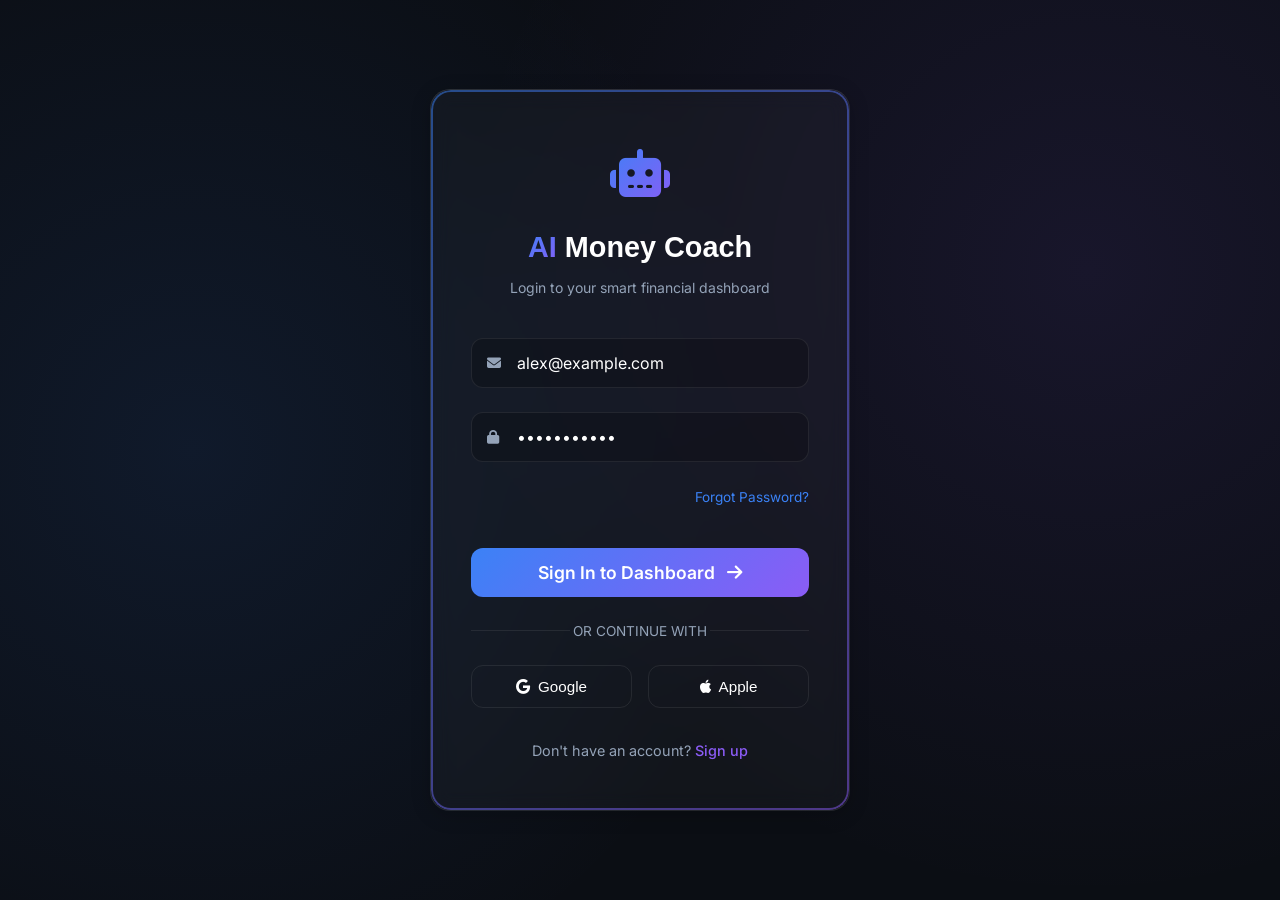
==== login.html @ 95c72499 "add login page" ====
<!DOCTYPE html>
<html lang="en">

<head>
    <meta charset="UTF-8">
    <meta name="viewport" content="width=device-width, initial-scale=1.0">
    <title>Login | AI Money Coach</title>

    <!-- Google Fonts -->
    <link rel="preconnect" href="https://fonts.googleapis.com">
    <link rel="preconnect" href="https://fonts.gstatic.com" crossorigin>
    <link
        href="https://fonts.googleapis.com/css2?family=Clash+Display:wght@400;500;600;700&family=Inter:wght@300;400;500;600;700&display=swap"
        rel="stylesheet">

    <!-- FontAwesome -->
    <link rel="stylesheet" href="https://cdnjs.cloudflare.com/ajax/libs/font-awesome/6.4.0/css/all.min.css">

    <!-- Custom CSS -->
    <link rel="stylesheet" href="style.css">

    <style>
        .login-page {
            display: flex;
            align-items: center;
            justify-content: center;
            min-height: 100vh;
            background: var(--bg-dark);
            background-image:
                radial-gradient(circle at 15% 50%, rgba(59, 130, 246, 0.1) 0%, transparent 50%),
                radial-gradient(circle at 85% 30%, rgba(139, 92, 246, 0.1) 0%, transparent 50%);
            padding: 2rem;
        }

        .login-card {
            width: 100%;
            max-width: 420px;
            padding: 3rem 2.5rem;
            text-align: center;
            border-top: 1px solid rgba(255, 255, 255, 0.1);
            border-left: 1px solid rgba(255, 255, 255, 0.1);
        }

        .login-logo {
            font-size: 3rem;
            margin-bottom: 1rem;
        }

        .login-card h1 {
            font-size: 1.8rem;
            margin-bottom: 0.5rem;
        }

        .login-card p {
            color: var(--text-secondary);
            margin-bottom: 2.5rem;
        }

        .input-group {
            position: relative;
            margin-bottom: 1.5rem;
            text-align: left;
        }

        .input-group i {
            position: absolute;
            left: 16px;
            top: 50%;
            transform: translateY(-50%);
            color: var(--text-secondary);
        }

        .input-group input {
            width: 100%;
            padding: 14px 16px 14px 45px;
            background: rgba(0, 0, 0, 0.2);
            border: 1px solid var(--border-color);
            border-radius: var(--radius-md);
            color: white;
            font-family: var(--font-body);
            font-size: 1rem;
            transition: all 0.3s;
        }

        .input-group input:focus {
            outline: none;
            border-color: var(--accent-blue);
            background: rgba(0, 0, 0, 0.4);
            box-shadow: 0 0 0 3px rgba(59, 130, 246, 0.1);
        }

        .login-btn {
            width: 100%;
            padding: 14px;
            background: var(--gradient-primary);
            border: none;
            border-radius: var(--radius-md);
            color: white;
            font-family: var(--font-body);
            font-size: 1.1rem;
            font-weight: 600;
            cursor: pointer;
            transition: transform 0.2s, box-shadow 0.2s;
            margin-top: 1rem;
            margin-bottom: 1.5rem;
        }

        .login-btn:hover {
            transform: translateY(-2px);
            box-shadow: 0 10px 20px rgba(139, 92, 246, 0.3);
        }

        .social-login {
            display: flex;
            gap: 1rem;
            margin-bottom: 2rem;
        }

        .social-btn {
            flex: 1;
            padding: 12px;
            background: transparent;
            border: 1px solid var(--border-color);
            border-radius: var(--radius-md);
            color: white;
            cursor: pointer;
            transition: background 0.2s;
            display: flex;
            align-items: center;
            justify-content: center;
            gap: 8px;
            font-size: 0.95rem;
        }

        .social-btn:hover {
            background: rgba(255, 255, 255, 0.05);
        }

        .divider {
            display: flex;
            align-items: center;
            text-align: center;
            color: var(--text-secondary);
            font-size: 0.85rem;
            margin-bottom: 1.5rem;
        }

        .divider::before,
        .divider::after {
            content: '';
            flex: 1;
            border-bottom: 1px solid var(--border-color);
        }

        .divider:not(:empty)::before {
            margin-right: .25em;
        }

        .divider:not(:empty)::after {
            margin-left: .25em;
        }
    </style>
</head>

<body class="login-page">

    <div class="card login-card glassmorphism neon-border">
        <div class="login-logo gradient-text">
            <i class="fa-solid fa-robot"></i>
        </div>
        <h1><span class="gradient-text">AI</span> Money Coach</h1>
        <p>Login to your smart financial dashboard</p>

        <form id="loginForm" onsubmit="handleLogin(event)">
            <div class="input-group">
                <i class="fa-solid fa-envelope"></i>
                <input type="email" placeholder="Email Address" required value="alex@example.com">
            </div>

            <div class="input-group">
                <i class="fa-solid fa-lock"></i>
                <input type="password" placeholder="Password" required value="password123">
            </div>

            <div style="text-align: right; margin-bottom: 1.5rem;">
                <a href="#" style="color: var(--accent-blue); font-size: 0.85rem;">Forgot Password?</a>
            </div>

            <button type="submit" class="login-btn">Sign In to Dashboard <i class="fa-solid fa-arrow-right"
                    style="margin-left: 8px;"></i></button>
        </form>

        <div class="divider">OR CONTINUE WITH</div>

        <div class="social-login">
            <button class="social-btn"><i class="fa-brands fa-google"></i> Google</button>
            <button class="social-btn"><i class="fa-brands fa-apple"></i> Apple</button>
        </div>

        <p style="margin-bottom: 0; font-size: 0.9rem;">
            Don't have an account? <a href="#" style="color: var(--accent-purple); font-weight: 500;">Sign up</a>
        </p>
    </div>

    <script>
        function handleLogin(e) {
            e.preventDefault();
            // Add a simple loading state
            const btn = document.querySelector('.login-btn');
            const originalText = btn.innerHTML;
            btn.innerHTML = '<i class="fa-solid fa-circle-notch fa-spin"></i> Authenticating...';
            btn.style.opacity = '0.8';

            // Simulate API call and redirect
            setTimeout(() => {
                window.location.href = 'index.html';
            }, 1000);
        }
    </script>
</body>

</html>
---- style.css ----
:root {
    /* Color Palette - Dark Futuristic */
    --bg-dark: #0B0E14;
    --bg-card: rgba(18, 23, 33, 0.7);
    --bg-card-solid: #121721;
    --text-primary: #FFFFFF;
    --text-secondary: #94A3B8;
    --border-color: rgba(255, 255, 255, 0.08);

    /* Brand Gradients & Colors */
    --accent-blue: #3B82F6;
    --accent-purple: #8B5CF6;
    --accent-teal: #14B8A6;
    --gradient-primary: linear-gradient(135deg, var(--accent-blue), var(--accent-purple));
    --gradient-success: linear-gradient(135deg, #10B981, #14B8A6);
    --gradient-warning: linear-gradient(135deg, #F59E0B, #EF4444);

    /* Specific Colors */
    --success: #10B981;
    --danger: #EF4444;
    --warning: #F59E0B;

    /* Glassmorphism */
    --glass-bg: rgba(18, 23, 33, 0.7);
    --glass-border: rgba(255, 255, 255, 0.05);
    --glass-shadow: 0 8px 32px 0 rgba(0, 0, 0, 0.3);

    /* Typography */
    --font-heading: 'Clash Display', sans-serif;
    --font-body: 'Inter', sans-serif;

    /* Sizing & Spacing */
    --sidebar-width: 260px;
    --radius-lg: 20px;
    --radius-md: 12px;
    --radius-sm: 8px;
    --spacing-xs: 0.5rem;
    --spacing-sm: 1rem;
    --spacing-md: 1.5rem;
    --spacing-lg: 2rem;
}

* {
    margin: 0;
    padding: 0;
    box-sizing: border-box;
}

body {
    background-color: var(--bg-dark);
    color: var(--text-primary);
    font-family: var(--font-body);
    font-size: 14px;
    line-height: 1.5;
    overflow-x: hidden;
    background-image:
        radial-gradient(circle at 15% 50%, rgba(59, 130, 246, 0.05) 0%, transparent 50%),
        radial-gradient(circle at 85% 30%, rgba(139, 92, 246, 0.05) 0%, transparent 50%);
    background-attachment: fixed;
}

h1,
h2,
h3,
h4,
h5,
h6 {
    font-family: var(--font-heading);
    font-weight: 600;
}

a {
    text-decoration: none;
    color: inherit;
    transition: all 0.3s ease;
}

ul {
    list-style: none;
}

/* Utilities */
.gradient-text {
    background: var(--gradient-primary);
    -webkit-background-clip: text;
    -webkit-text-fill-color: transparent;
    display: inline-block;
}

.text-muted {
    color: var(--text-secondary);
}

.text-success {
    color: var(--success);
}

.highlight {
    color: var(--accent-teal);
    font-weight: 600;
}

/* App Layout */
.app-container {
    display: flex;
    min-height: 100vh;
}

/* Sidebar */
.sidebar {
    width: var(--sidebar-width);
    background: var(--bg-card-solid);
    border-right: 1px solid var(--border-color);
    display: flex;
    flex-direction: column;
    position: fixed;
    height: 100vh;
    z-index: 100;
    transition: all 0.3s ease;
}

.sidebar-header {
    padding: var(--spacing-lg);
}

.logo {
    display: flex;
    align-items: center;
    gap: 12px;
}

.logo-icon {
    font-size: 1.5rem;
    background: var(--gradient-primary);
    -webkit-background-clip: text;
    -webkit-text-fill-color: transparent;
}

.logo h2 {
    font-size: 1.2rem;
    font-weight: 700;
    letter-spacing: 0.5px;
}

.sidebar-nav {
    flex: 1;
    padding: 0 var(--spacing-sm);
    margin-top: var(--spacing-sm);
}

.sidebar-nav ul li,
.sidebar-footer ul li {
    margin-bottom: 8px;
}

.sidebar-nav a,
.sidebar-footer a {
    display: flex;
    align-items: center;
    gap: 12px;
    padding: 12px 16px;
    border-radius: var(--radius-md);
    color: var(--text-secondary);
    font-weight: 500;
}

.sidebar-nav a i,
.sidebar-footer a i {
    width: 20px;
    text-align: center;
    font-size: 1.1rem;
}

.sidebar-nav a:hover,
.sidebar-footer a:hover,
.sidebar-nav li.active a {
    background: rgba(255, 255, 255, 0.05);
    color: var(--text-primary);
}

.sidebar-nav li.active a {
    position: relative;
    background: linear-gradient(90deg, rgba(59, 130, 246, 0.1) 0%, transparent 100%);
    border-left: 3px solid var(--accent-blue);
}

.sidebar-footer {
    padding: var(--spacing-sm);
    border-top: 1px solid var(--border-color);
}

/* Main Content */
.main-content {
    flex: 1;
    margin-left: var(--sidebar-width);
    padding: var(--spacing-lg) 2.5rem;
    max-width: 1600px;
}

/* Header */
.top-header {
    display: flex;
    justify-content: space-between;
    align-items: center;
    margin-bottom: 2rem;
}

.welcome-text h1 {
    font-size: 2rem;
    margin-bottom: 4px;
}

.welcome-text p {
    color: var(--text-secondary);
    font-size: 0.95rem;
}

.user-profile {
    display: flex;
    align-items: center;
    gap: 20px;
}

.notification-bell {
    position: relative;
    font-size: 1.2rem;
    color: var(--text-secondary);
    cursor: pointer;
    transition: color 0.3s ease;
}

.notification-bell:hover {
    color: var(--text-primary);
}

.badge {
    position: absolute;
    top: -2px;
    right: -2px;
    width: 8px;
    height: 8px;
    background-color: var(--danger);
    border-radius: 50%;
    border: 2px solid var(--bg-dark);
}

.avatar {
    width: 44px;
    height: 44px;
    border-radius: 50%;
    object-fit: cover;
    border: 2px solid var(--accent-purple);
    cursor: pointer;
    transition: transform 0.3s ease;
}

.avatar:hover {
    transform: scale(1.05);
}

/* Dashboard Grid */
.dashboard-grid {
    display: grid;
    grid-template-columns: 1fr 1.2fr 1fr;
    gap: 1.5rem;
}

.grid-col {
    display: flex;
    flex-direction: column;
    gap: 1.5rem;
}

/* Cards */
.card {
    background: var(--bg-card);
    border-radius: var(--radius-lg);
    border: 1px solid var(--border-color);
    padding: 1.5rem;
    box-shadow: 0 4px 20px rgba(0, 0, 0, 0.2);
    transition: transform 0.3s ease, box-shadow 0.3s ease;
    backdrop-filter: blur(10px);
    -webkit-backdrop-filter: blur(10px);
}

.card:hover {
    transform: translateY(-2px);
    box-shadow: 0 8px 25px rgba(0, 0, 0, 0.3);
}

.card-header {
    display: flex;
    justify-content: space-between;
    align-items: center;
    margin-bottom: 1.2rem;
}

.card-header h3 {
    font-size: 1.1rem;
    font-weight: 600;
}

/* Neon Border FX */
.neon-border {
    position: relative;
}

.neon-border::before {
    content: '';
    position: absolute;
    top: 0;
    left: 0;
    right: 0;
    bottom: 0;
    border-radius: var(--radius-lg);
    padding: 2px;
    background: var(--gradient-primary);
    -webkit-mask: linear-gradient(#fff 0 0) content-box, linear-gradient(#fff 0 0);
    -webkit-mask-composite: xor;
    mask-composite: exclude;
    pointer-events: none;
    opacity: 0.5;
}

/* Glassmorphism specifically */
.glassmorphism {
    background: rgba(255, 255, 255, 0.03);
    border-top: 1px solid rgba(255, 255, 255, 0.1);
    border-left: 1px solid rgba(255, 255, 255, 0.1);
}

/* Health Score */
.health-score-container {
    display: flex;
    flex-direction: column;
    align-items: center;
    justify-content: center;
    padding: 1rem 0;
}

.circular-progress {
    position: relative;
    width: 140px;
    height: 140px;
    border-radius: 50%;
    background: conic-gradient(var(--accent-blue) 0deg, var(--accent-purple) 306deg, var(--bg-card-solid) 306deg);
    display: flex;
    align-items: center;
    justify-content: center;
    margin-bottom: 1rem;
    box-shadow: 0 0 20px rgba(59, 130, 246, 0.2);
}

.circular-progress::before {
    content: "";
    position: absolute;
    width: 115px;
    height: 115px;
    border-radius: 50%;
    background-color: var(--bg-card);
}

.score-value {
    position: relative;
    font-family: var(--font-heading);
    font-size: 2.5rem;
    font-weight: 700;
    background: var(--gradient-primary);
    -webkit-background-clip: text;
    -webkit-text-fill-color: transparent;
}

.score-label {
    font-weight: 500;
    letter-spacing: 0.5px;
}

/* AI Summary */
.ai-summary-card .summary-content {
    line-height: 1.6;
    color: var(--text-secondary);
}

/* Stats Row */
.stats-row {
    display: flex;
    flex-direction: column;
    gap: 1rem;
}

.stat-card {
    display: flex;
    align-items: center;
    gap: 15px;
    background: rgba(255, 255, 255, 0.02);
    border: 1px solid var(--border-color);
    padding: 1rem;
    border-radius: var(--radius-md);
    transition: background 0.3s;
}

.stat-card:hover {
    background: rgba(255, 255, 255, 0.05);
}

.stat-icon {
    width: 48px;
    height: 48px;
    border-radius: 12px;
    display: flex;
    align-items: center;
    justify-content: center;
    font-size: 1.4rem;
}

.income-icon {
    background: rgba(16, 185, 129, 0.15);
    color: var(--success);
}

.expense-icon {
    background: rgba(239, 68, 68, 0.15);
    color: var(--danger);
}

.investment-icon {
    background: rgba(59, 130, 246, 0.15);
    color: var(--accent-blue);
}

.stat-label {
    color: var(--text-secondary);
    font-size: 0.85rem;
    display: block;
    margin-bottom: 4px;
}

.stat-amount {
    font-size: 1.25rem;
    color: var(--text-primary);
}

/* Budget Tracker */
.progress-wrapper {
    margin-top: 10px;
}

.progress-bar-container {
    height: 10px;
    background: var(--bg-card-solid);
    border-radius: 10px;
    overflow: hidden;
    margin-bottom: 12px;
}

.progress-bar {
    height: 100%;
    border-radius: 10px;
    transition: width 1s ease-in-out;
}

.progress-bar.warning {
    background: var(--gradient-warning);
    box-shadow: 0 0 10px rgba(245, 158, 11, 0.4);
}

.warning-alert {
    display: flex;
    align-items: flex-start;
    gap: 10px;
    background: rgba(245, 158, 11, 0.1);
    border-left: 3px solid var(--warning);
    padding: 10px 12px;
    border-radius: 0 var(--radius-sm) var(--radius-sm) 0;
    color: #FCD34D;
    font-size: 0.85rem;
}

.warning-alert i {
    margin-top: 2px;
}

/* Charts Area */
.custom-select {
    background: var(--bg-card-solid);
    color: var(--text-secondary);
    border: 1px solid var(--border-color);
    padding: 6px 12px;
    border-radius: var(--radius-sm);
    outline: none;
    font-family: var(--font-body);
    font-size: 0.85rem;
    cursor: pointer;
}

.chart-container {
    position: relative;
    width: 100%;
}

.custom-height-bar {
    height: 250px;
}

.pie-chart-container {
    display: flex;
    flex-direction: column;
    align-items: center;
}

.chart-wrapper {
    width: 100%;
    height: 250px;
    position: relative;
}

.chart-legend {
    width: 100%;
    margin-top: 20px;
    display: flex;
    flex-wrap: wrap;
    gap: 10px;
    justify-content: center;
}

/* Custom Chart Legend items generated by JS will map to this roughly */
.legend-item {
    display: flex;
    align-items: center;
    gap: 6px;
    font-size: 0.85rem;
    color: var(--text-secondary);
}

.legend-color {
    width: 12px;
    height: 12px;
    border-radius: 50%;
}

/* Subscriptions */
.total-subs {
    font-weight: 600;
    color: var(--text-secondary);
    background: rgba(255, 255, 255, 0.05);
    padding: 4px 10px;
    border-radius: 20px;
    font-size: 0.85rem;
}

.subscription-list {
    display: flex;
    flex-direction: column;
    gap: 12px;
}

.sub-item {
    display: flex;
    justify-content: space-between;
    align-items: center;
    padding: 10px;
    border-radius: var(--radius-sm);
    background: rgba(255, 255, 255, 0.02);
    border: 1px solid transparent;
    transition: all 0.2s;
}

.sub-item:hover {
    background: rgba(255, 255, 255, 0.05);
    border-color: var(--border-color);
}

.sub-info {
    display: flex;
    align-items: center;
    gap: 12px;
}

.sub-icon {
    width: 36px;
    height: 36px;
    border-radius: 10px;
    display: flex;
    align-items: center;
    justify-content: center;
    font-size: 1.2rem;
    color: white;
}

.sub-icon.netflix {
    background: #E50914;
}

.sub-icon.spotify {
    background: #1DB954;
}

.sub-icon.gym {
    background: var(--accent-purple);
}

.sub-icon.prime {
    background: #00A8E1;
}

.sub-name {
    font-weight: 500;
}

.sub-price {
    font-weight: 600;
    color: var(--text-secondary);
}

/* Upload Section */
.upload-area {
    border: 2px dashed var(--border-color);
    border-radius: var(--radius-md);
    padding: 2rem 1rem;
    text-align: center;
    transition: border-color 0.3s, background 0.3s;
    cursor: pointer;
}

.upload-area:hover {
    border-color: var(--accent-blue);
    background: rgba(59, 130, 246, 0.05);
}

.upload-icon {
    font-size: 2.5rem;
    color: var(--text-secondary);
    margin-bottom: 1rem;
    transition: color 0.3s;
}

.upload-area:hover .upload-icon {
    color: var(--accent-blue);
}

.upload-area p {
    color: var(--text-secondary);
    margin-bottom: 1rem;
    font-size: 0.9rem;
}

.upload-buttons {
    display: flex;
    gap: 10px;
    justify-content: center;
}

.btn {
    padding: 8px 16px;
    border-radius: var(--radius-sm);
    font-family: var(--font-body);
    font-weight: 500;
    font-size: 0.85rem;
    cursor: pointer;
    transition: all 0.3s;
    display: inline-flex;
    align-items: center;
    gap: 8px;
    border: none;
}

.btn-outline {
    background: transparent;
    color: var(--text-primary);
    border: 1px solid var(--border-color);
}

.btn-outline:hover {
    background: rgba(255, 255, 255, 0.05);
    border-color: var(--text-secondary);
}

.upload-status {
    display: flex;
    flex-direction: column;
    align-items: center;
    gap: 10px;
    padding: 2rem 0;
}

.upload-status.hidden {
    display: none;
}

.spinner {
    width: 30px;
    height: 30px;
    border: 3px solid rgba(255, 255, 255, 0.1);
    border-top: 3px solid var(--accent-blue);
    border-radius: 50%;
    animation: spin 1s linear infinite;
}

@keyframes spin {
    100% {
        transform: rotate(360deg);
    }
}

/* AI Chat Assistant */
.chat-card {
    display: flex;
    flex-direction: column;
    height: 350px;
}

.chat-messages {
    flex: 1;
    overflow-y: auto;
    padding-right: 5px;
    display: flex;
    flex-direction: column;
    gap: 15px;
    margin-bottom: 15px;
}

.chat-messages::-webkit-scrollbar {
    width: 4px;
}

.chat-messages::-webkit-scrollbar-thumb {
    background: var(--border-color);
    border-radius: 4px;
}

.message {
    display: flex;
    gap: 10px;
    align-items: flex-end;
}

.ai-message {
    align-items: flex-start;
}

.avatar-small {
    width: 30px;
    height: 30px;
    border-radius: 50%;
    background: var(--gradient-primary);
    display: flex;
    align-items: center;
    justify-content: center;
    font-size: 0.8rem;
    flex-shrink: 0;
}

.bubble {
    background: rgba(255, 255, 255, 0.05);
    padding: 10px 14px;
    border-radius: 14px 14px 14px 4px;
    font-size: 0.9rem;
    color: var(--text-secondary);
    line-height: 1.4;
    border: 1px solid var(--border-color);
}

.user-message {
    flex-direction: row-reverse;
}

.user-message .bubble {
    background: var(--accent-blue);
    color: white;
    border-radius: 14px 14px 4px 14px;
    border: none;
}

.chat-suggestions {
    display: flex;
    flex-direction: column;
    gap: 8px;
    margin-left: 40px;
}

.suggestion-btn {
    background: transparent;
    border: 1px solid var(--accent-blue);
    color: var(--accent-blue);
    padding: 6px 12px;
    border-radius: 16px;
    font-size: 0.8rem;
    cursor: pointer;
    text-align: left;
    width: fit-content;
    transition: all 0.2s;
}

.suggestion-btn:hover {
    background: rgba(59, 130, 246, 0.1);
}

.chat-input-area {
    display: flex;
    gap: 10px;
    margin-top: auto;
}

.chat-input-area input {
    flex: 1;
    background: var(--bg-card-solid);
    border: 1px solid var(--border-color);
    border-radius: 20px;
    padding: 10px 16px;
    color: var(--text-primary);
    font-family: var(--font-body);
    font-size: 0.9rem;
    outline: none;
    transition: border-color 0.3s;
}

.chat-input-area input:focus {
    border-color: var(--accent-blue);
}

.btn-send {
    width: 40px;
    height: 40px;
    border-radius: 50%;
    background: var(--gradient-primary);
    border: none;
    color: white;
    cursor: pointer;
    display: flex;
    align-items: center;
    justify-content: center;
    transition: transform 0.2s;
}

.btn-send:hover {
    transform: scale(1.05);
}

/* Responsiveness */
@media (max-width: 1400px) {
    .dashboard-grid {
        grid-template-columns: 1fr 1fr;
    }

    .layout-right {
        grid-column: span 2;
        display: grid;
        grid-template-columns: 1fr 1fr 1fr;
    }
}

@media (max-width: 1100px) {
    .layout-right {
        grid-template-columns: 1fr 1fr;
    }

    .chat-card {
        grid-column: span 2;
    }
}

@media (max-width: 900px) {
    .sidebar {
        transform: translateX(-100%);
    }

    .main-content {
        margin-left: 0;
        padding: 1rem;
    }

    .dashboard-grid {
        grid-template-columns: 1fr;
    }

    .layout-right {
        grid-column: span 1;
        grid-template-columns: 1fr;
    }

    .chat-card {
        grid-column: span 1;
    }
}
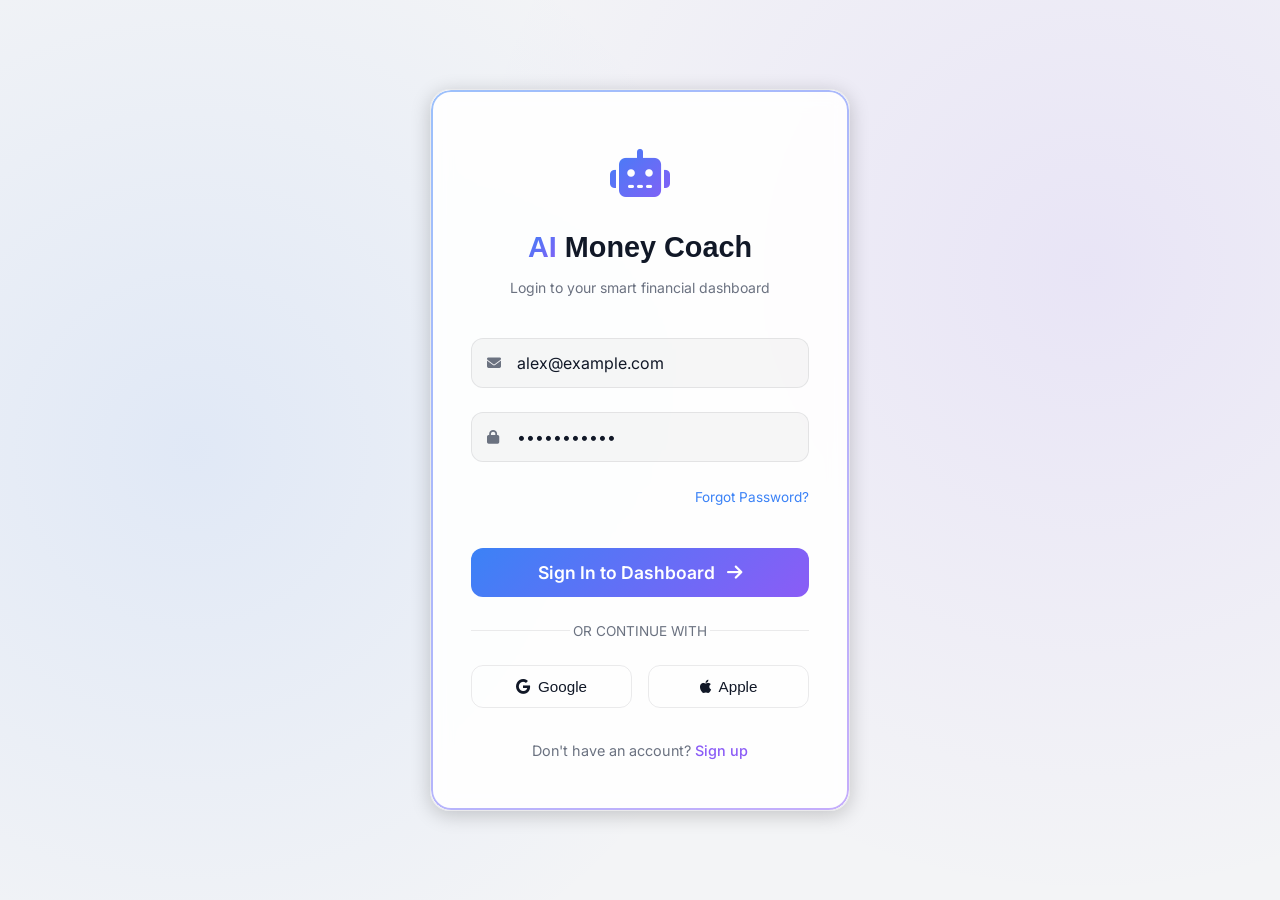
==== commit 94e99e87: "change design" ====
--- a/login.html
+++ b/login.html
@@ -37,8 +37,9 @@
             max-width: 420px;
             padding: 3rem 2.5rem;
             text-align: center;
-            border-top: 1px solid rgba(255, 255, 255, 0.1);
-            border-left: 1px solid rgba(255, 255, 255, 0.1);
+            border-top: 1px solid var(--border-color);
+            border-left: 1px solid var(--border-color);
+            background: var(--bg-card);
         }
 
         .login-logo {
@@ -73,10 +74,10 @@
         .input-group input {
             width: 100%;
             padding: 14px 16px 14px 45px;
-            background: rgba(0, 0, 0, 0.2);
+            background: rgba(0, 0, 0, 0.03);
             border: 1px solid var(--border-color);
             border-radius: var(--radius-md);
-            color: white;
+            color: var(--text-primary);
             font-family: var(--font-body);
             font-size: 1rem;
             transition: all 0.3s;
@@ -85,7 +86,7 @@
         .input-group input:focus {
             outline: none;
             border-color: var(--accent-blue);
-            background: rgba(0, 0, 0, 0.4);
+            background: rgba(0, 0, 0, 0.05);
             box-shadow: 0 0 0 3px rgba(59, 130, 246, 0.1);
         }
 
@@ -122,7 +123,7 @@
             background: transparent;
             border: 1px solid var(--border-color);
             border-radius: var(--radius-md);
-            color: white;
+            color: var(--text-primary);
             cursor: pointer;
             transition: background 0.2s;
             display: flex;
@@ -133,7 +134,7 @@
         }
 
         .social-btn:hover {
-            background: rgba(255, 255, 255, 0.05);
+            background: rgba(0, 0, 0, 0.05);
         }
 
         .divider {
--- a/style.css
+++ b/style.css
@@ -1,11 +1,12 @@
 :root {
-    /* Color Palette - Dark Futuristic */
-    --bg-dark: #0B0E14;
-    --bg-card: rgba(18, 23, 33, 0.7);
-    --bg-card-solid: #121721;
-    --text-primary: #FFFFFF;
-    --text-secondary: #94A3B8;
-    --border-color: rgba(255, 255, 255, 0.08);
+    /* Color Palette - Modern Light */
+    --bg-dark: #F3F4F6;
+    /* Main outer background */
+    --bg-card: rgba(255, 255, 255, 0.9);
+    --bg-card-solid: #FFFFFF;
+    --text-primary: #111827;
+    --text-secondary: #6B7280;
+    --border-color: rgba(0, 0, 0, 0.08);
 
     /* Brand Gradients & Colors */
     --accent-blue: #3B82F6;
@@ -21,9 +22,9 @@
     --warning: #F59E0B;
 
     /* Glassmorphism */
-    --glass-bg: rgba(18, 23, 33, 0.7);
-    --glass-border: rgba(255, 255, 255, 0.05);
-    --glass-shadow: 0 8px 32px 0 rgba(0, 0, 0, 0.3);
+    --glass-bg: rgba(255, 255, 255, 0.8);
+    --glass-border: rgba(0, 0, 0, 0.05);
+    --glass-shadow: 0 8px 32px 0 rgba(0, 0, 0, 0.05);
 
     /* Typography */
     --font-heading: 'Clash Display', sans-serif;
@@ -174,7 +175,7 @@
 .sidebar-nav a:hover,
 .sidebar-footer a:hover,
 .sidebar-nav li.active a {
-    background: rgba(255, 255, 255, 0.05);
+    background: rgba(0, 0, 0, 0.05);
     color: var(--text-primary);
 }
 
@@ -324,9 +325,9 @@
 
 /* Glassmorphism specifically */
 .glassmorphism {
-    background: rgba(255, 255, 255, 0.03);
-    border-top: 1px solid rgba(255, 255, 255, 0.1);
-    border-left: 1px solid rgba(255, 255, 255, 0.1);
+    background: rgba(255, 255, 255, 0.7);
+    border-top: 1px solid rgba(0, 0, 0, 0.1);
+    border-left: 1px solid rgba(0, 0, 0, 0.1);
 }
 
 /* Health Score */
@@ -392,7 +393,7 @@
     display: flex;
     align-items: center;
     gap: 15px;
-    background: rgba(255, 255, 255, 0.02);
+    background: rgba(0, 0, 0, 0.02);
     border: 1px solid var(--border-color);
     padding: 1rem;
     border-radius: var(--radius-md);
@@ -400,7 +401,7 @@
 }
 
 .stat-card:hover {
-    background: rgba(255, 255, 255, 0.05);
+    background: rgba(0, 0, 0, 0.05);
 }
 
 .stat-icon {
@@ -542,7 +543,7 @@
 .total-subs {
     font-weight: 600;
     color: var(--text-secondary);
-    background: rgba(255, 255, 255, 0.05);
+    background: rgba(0, 0, 0, 0.05);
     padding: 4px 10px;
     border-radius: 20px;
     font-size: 0.85rem;
@@ -560,13 +561,13 @@
     align-items: center;
     padding: 10px;
     border-radius: var(--radius-sm);
-    background: rgba(255, 255, 255, 0.02);
+    background: rgba(0, 0, 0, 0.02);
     border: 1px solid transparent;
     transition: all 0.2s;
 }
 
 .sub-item:hover {
-    background: rgba(255, 255, 255, 0.05);
+    background: rgba(0, 0, 0, 0.05);
     border-color: var(--border-color);
 }
 
@@ -671,7 +672,7 @@
 }
 
 .btn-outline:hover {
-    background: rgba(255, 255, 255, 0.05);
+    background: rgba(0, 0, 0, 0.05);
     border-color: var(--text-secondary);
 }
 
@@ -690,7 +691,7 @@
 .spinner {
     width: 30px;
     height: 30px;
-    border: 3px solid rgba(255, 255, 255, 0.1);
+    border: 3px solid rgba(0, 0, 0, 0.1);
     border-top: 3px solid var(--accent-blue);
     border-radius: 50%;
     animation: spin 1s linear infinite;
@@ -751,7 +752,7 @@
 }
 
 .bubble {
-    background: rgba(255, 255, 255, 0.05);
+    background: rgba(0, 0, 0, 0.03);
     padding: 10px 14px;
     border-radius: 14px 14px 14px 4px;
     font-size: 0.9rem;
@@ -803,7 +804,7 @@
 
 .chat-input-area input {
     flex: 1;
-    background: var(--bg-card-solid);
+    background: rgba(0, 0, 0, 0.02);
     border: 1px solid var(--border-color);
     border-radius: 20px;
     padding: 10px 16px;
@@ -815,7 +816,9 @@
 }
 
 .chat-input-area input:focus {
+    outline: none;
     border-color: var(--accent-blue);
+    background: rgba(0, 0, 0, 0.05);
 }
 
 .btn-send {
